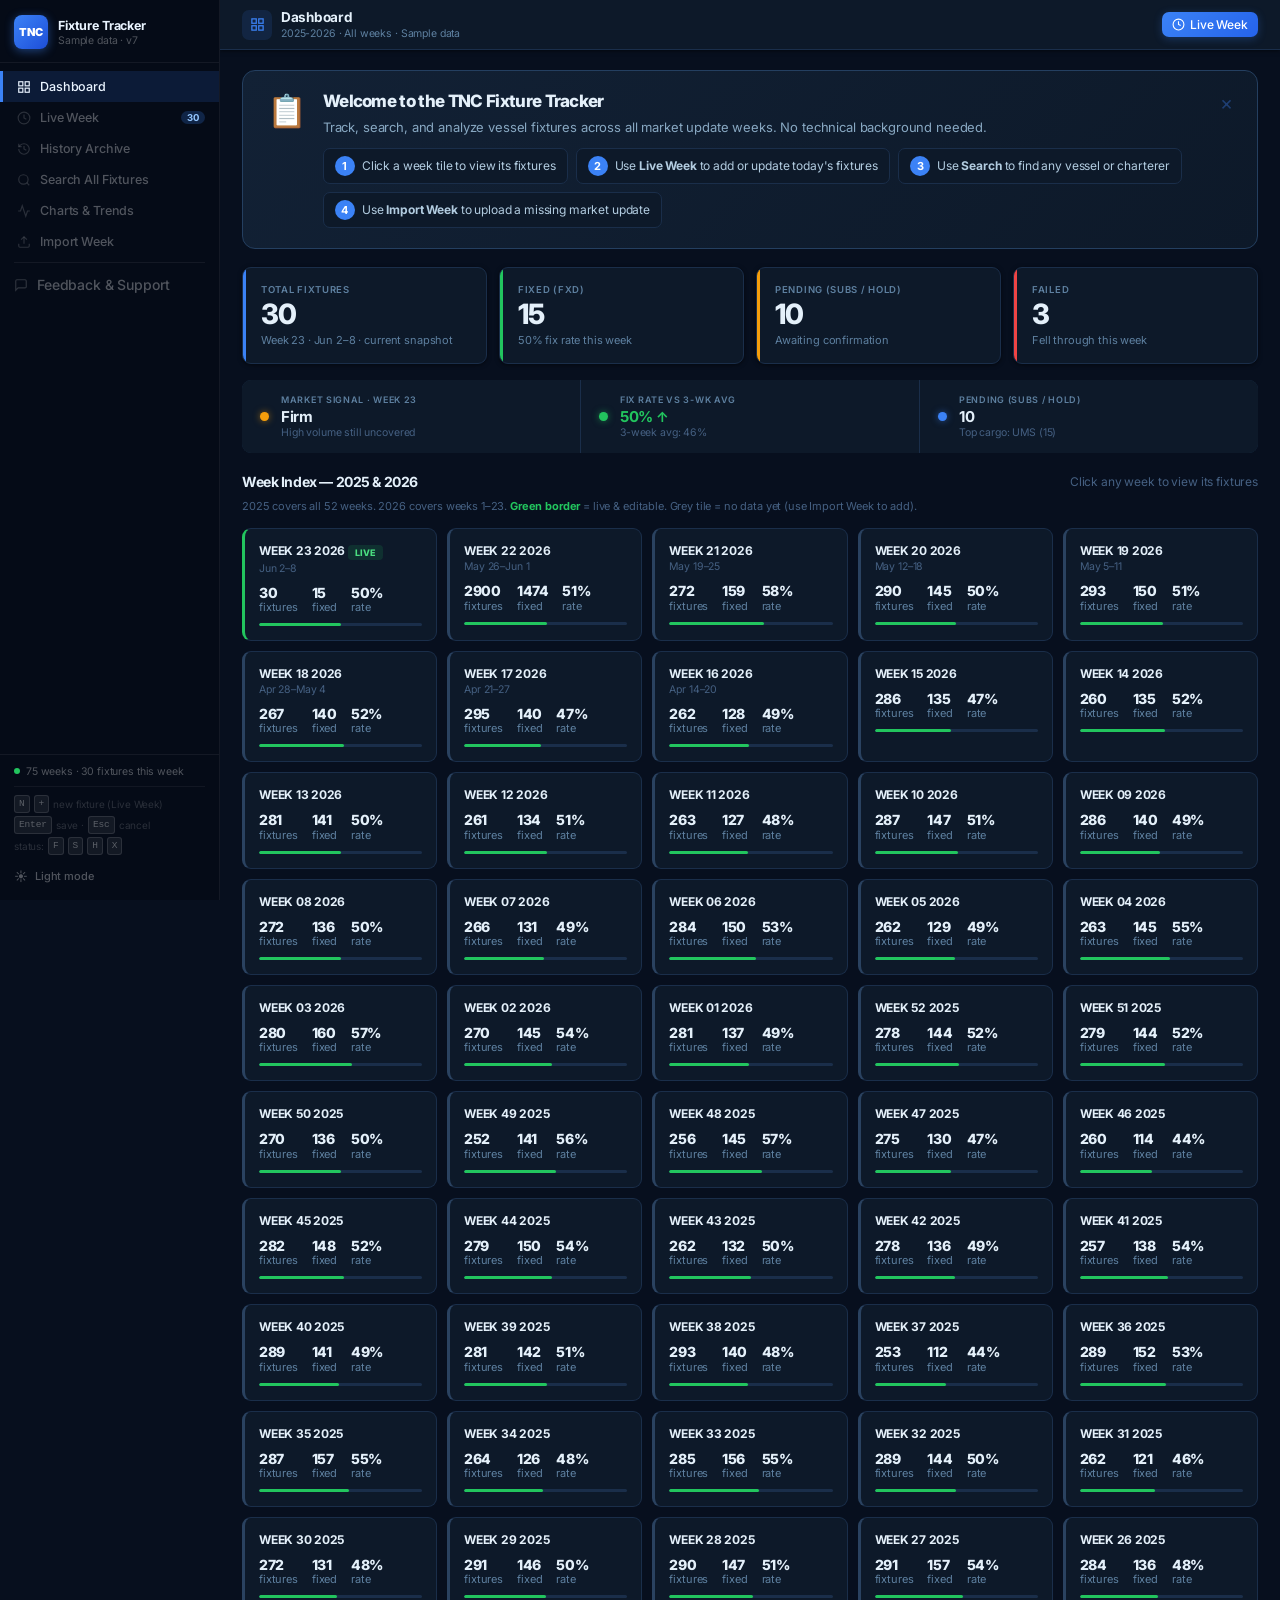
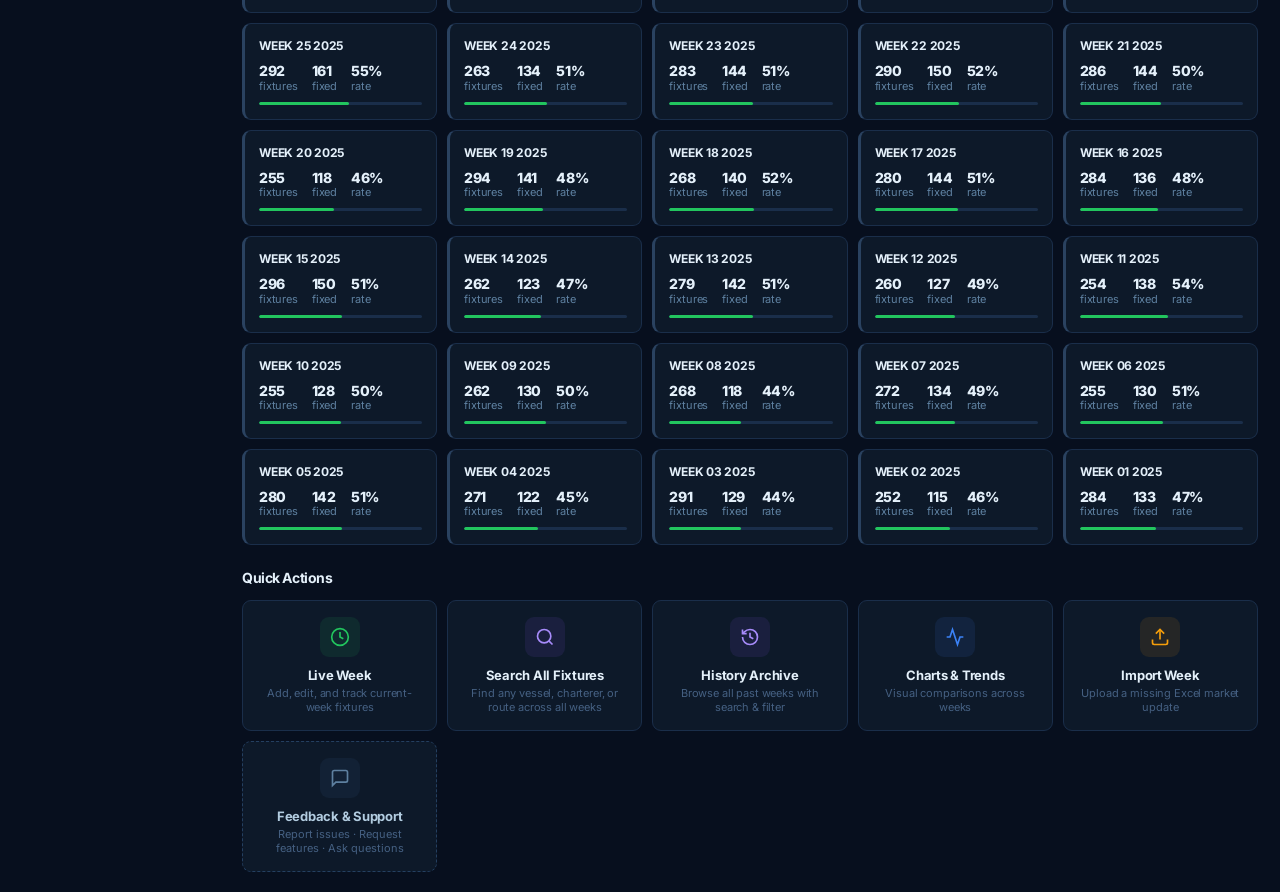
==== index.html @ 30333bf1 "Fixture tracker with generated sample data" ====
<!DOCTYPE html>
<html lang="en">
<head>
<meta charset="UTF-8"/><meta name="viewport" content="width=device-width,initial-scale=1.0"/>
<title>TNC Fixture Tracker — Dashboard</title>
<script>(function(){var t=localStorage.getItem('tnc_v7_theme')||'dark';document.documentElement.setAttribute('data-theme',t);})();</script>
<link rel="icon" href="data:image/svg+xml,%3Csvg xmlns='http://www.w3.org/2000/svg' viewBox='0 0 32 32'%3E%3Crect width='32' height='32' rx='6' fill='%230d6efd'/%3E%3Ctext x='16' y='22' font-size='18' font-family='sans-serif' fill='white' text-anchor='middle'%3EF%3C/text%3E%3C/svg%3E" />
<link rel="stylesheet" href="assets/styles.css"/>
</head>
<body>
<div class="app">
<aside id="sidebar"></aside>
<div class="main">
<header class="topbar">
  <div class="tb-l">
    <div class="tb-icon"><svg viewBox="0 0 24 24" fill="none" stroke="currentColor" stroke-width="2"><rect x="3" y="3" width="7" height="7"/><rect x="14" y="3" width="7" height="7"/><rect x="14" y="14" width="7" height="7"/><rect x="3" y="14" width="7" height="7"/></svg></div>
    <div>
      <div class="tb-title">Dashboard</div>
      <div class="tb-sub">2025-2026 · All weeks · Sample data</div>
    </div>
  </div>
  <div class="tb-r">
    <a href="modules/live-week/index.html" class="btn btn-primary btn-sm">
      <svg viewBox="0 0 24 24" fill="none" stroke="currentColor" stroke-width="2" style="width:13px;height:13px"><circle cx="12" cy="12" r="10"/><path d="M12 6v6l4 2"/></svg>
      Live Week
    </a>
  </div>
</header>

<div class="content">

  <!-- Welcome banner (first visit only) -->
  <div class="welcome-banner" id="welcome-banner" style="display:none">
    <div style="font-size:32px;flex-shrink:0">📋</div>
    <div class="wb-content" style="flex:1">
      <h2>Welcome to the TNC Fixture Tracker</h2>
      <p>Track, search, and analyze vessel fixtures across all market update weeks. No technical background needed.</p>
      <div class="wb-steps">
        <div class="wb-step"><div class="wb-step-num">1</div><span>Click a week tile to view its fixtures</span></div>
        <div class="wb-step"><div class="wb-step-num">2</div><span>Use <strong>Live Week</strong> to add or update today's fixtures</span></div>
        <div class="wb-step"><div class="wb-step-num">3</div><span>Use <strong>Search</strong> to find any vessel or charterer</span></div>
        <div class="wb-step"><div class="wb-step-num">4</div><span>Use <strong>Import Week</strong> to upload a missing market update</span></div>
      </div>
    </div>
    <button class="ib-dismiss" onclick="dismissWelcome()" style="font-size:20px;flex-shrink:0">×</button>
  </div>

  <!-- KPI row -->
  <div class="g4" style="margin-bottom:16px" id="kpi-row"></div>

  <!-- Market Signal Bar -->
  <div class="signal-bar" id="signal-bar" style="margin-bottom:20px"></div>

  <!-- Week index -->
  <div class="section-hdr" style="margin-bottom:8px">
    <h3>Week Index — 2025 &amp; 2026</h3>
    <span style="font-size:12px;color:var(--g400)">Click any week to view its fixtures</span>
  </div>
  <div class="help-text" style="margin-bottom:14px">
    2025 covers all 52 weeks. 2026 covers weeks 1–23. <strong style="color:var(--green)">Green border</strong> = live &amp; editable. Grey tile = no data yet (use Import Week to add).
  </div>
  <div class="week-grid" id="week-grid" style="margin-bottom:24px"></div>

  <!-- Quick actions -->
  <div class="section-hdr" style="margin-bottom:14px"><h3>Quick Actions</h3></div>
  <div class="action-cards">
    <a href="modules/live-week/index.html" class="action-card">
      <div class="ac-icon green"><svg viewBox="0 0 24 24" fill="none" stroke="currentColor" stroke-width="2"><circle cx="12" cy="12" r="10"/><path d="M12 6v6l4 2"/></svg></div>
      <div class="ac-title">Live Week</div>
      <div class="ac-desc">Add, edit, and track current-week fixtures</div>
    </a>
    <a href="modules/search/index.html" class="action-card">
      <div class="ac-icon purple"><svg viewBox="0 0 24 24" fill="none" stroke="currentColor" stroke-width="2"><circle cx="11" cy="11" r="8"/><path d="m21 21-4.35-4.35"/></svg></div>
      <div class="ac-title">Search All Fixtures</div>
      <div class="ac-desc">Find any vessel, charterer, or route across all weeks</div>
    </a>
    <a href="modules/history/index.html" class="action-card">
      <div class="ac-icon" style="background:rgba(139,92,246,.1)"><svg viewBox="0 0 24 24" fill="none" stroke="currentColor" stroke-width="2" style="color:#a78bfa"><path d="M3 12a9 9 0 1 0 9-9 9.75 9.75 0 0 0-6.74 2.74L3 8"/><path d="M3 3v5h5"/><path d="M12 7v5l4 2"/></svg></div>
      <div class="ac-title">History Archive</div>
      <div class="ac-desc">Browse all past weeks with search &amp; filter</div>
    </a>
    <a href="modules/compare/index.html" class="action-card">
      <div class="ac-icon" style="background:rgba(59,130,246,.1)"><svg viewBox="0 0 24 24" fill="none" stroke="currentColor" stroke-width="2" style="color:var(--blue)"><polyline points="22 12 18 12 15 21 9 3 6 12 2 12"/></svg></div>
      <div class="ac-title">Charts &amp; Trends</div>
      <div class="ac-desc">Visual comparisons across weeks</div>
    </a>
    <a href="modules/upload/index.html" class="action-card">
      <div class="ac-icon amber"><svg viewBox="0 0 24 24" fill="none" stroke="currentColor" stroke-width="2"><path d="M21 15v4a2 2 0 0 1-2 2H5a2 2 0 0 1-2-2v-4"/><polyline points="17 8 12 3 7 8"/><line x1="12" y1="3" x2="12" y2="15"/></svg></div>
      <div class="ac-title">Import Week</div>
      <div class="ac-desc">Upload a missing Excel market update</div>
    </a>
    <button class="action-card" onclick="TNC.openSupportModal()" style="text-align:center;border:1px dashed var(--border-l);cursor:pointer">
      <div class="ac-icon" style="background:var(--surface-2)"><svg viewBox="0 0 24 24" fill="none" stroke="currentColor" stroke-width="2" style="color:var(--g500)"><path d="M21 15a2 2 0 0 1-2 2H7l-4 4V5a2 2 0 0 1 2-2h14a2 2 0 0 1 2 2z"/></svg></div>
      <div class="ac-title" style="color:var(--g700)">Feedback &amp; Support</div>
      <div class="ac-desc">Report issues · Request features · Ask questions</div>
    </button>
  </div>

</div><!-- /content -->
</div><!-- /main -->
</div><!-- /app -->
<div id="toast-stack" class="toast-stack"></div>

<script>window.TNC_DEPTH = 0;</script>
<script src="assets/hist_data_2025.js"></script>
<script src="assets/hist_data_2026.js"></script>
<script src="assets/app.js"></script>
<script>
// Week date labels for display
const WK_DATES = {
  'WEEK 16 2026':'Apr 14–20','WEEK 17 2026':'Apr 21–27','WEEK 18 2026':'Apr 28–May 4',
  'WEEK 19 2026':'May 5–11','WEEK 20 2026':'May 12–18','WEEK 21 2026':'May 19–25',
  'WEEK 22 2026':'May 26–Jun 1','WEEK 23 2026':'Jun 2–8',
};

function dismissWelcome() {
  document.getElementById('welcome-banner').style.display = 'none';
  localStorage.setItem('tnc_v7_welcomed', '1');
}

function init() {
  TNC.renderSidebar('hub');

  if (!localStorage.getItem('tnc_v7_welcomed')) {
    document.getElementById('welcome-banner').style.display = 'flex';
  }

  const live  = TNC.getLive();
  const stats = TNC.buildWeekStats();

  // All KPIs scoped to live week — each week is a rollover snapshot,
  // so live.length is already the cumulative total for this week.
  const liveFxd  = live.filter(f => f.status === 'FXD').length;
  const liveFld  = live.filter(f => ['FLD','FAILED'].includes(f.status)).length;
  const livePend = live.filter(f => f.status === 'SUBS' || f.status === 'HOLD').length;
  const liveRate = live.length ? Math.round(liveFxd / live.length * 100) : 0;

  // ── KPIs ──
  document.getElementById('kpi-row').innerHTML = [
    { cls:'blue',  lbl:'Total Fixtures',      val:live.length.toLocaleString(), sub:'Week 23 · Jun 2–8 · current snapshot' },
    { cls:'green', lbl:'Fixed (FXD)',          val:liveFxd.toLocaleString(),     sub:`${liveRate}% fix rate this week` },
    { cls:'amber', lbl:'Pending (SUBS / HOLD)',val:livePend.toLocaleString(),    sub:'Awaiting confirmation' },
    { cls:'red',   lbl:'Failed',               val:liveFld.toLocaleString(),     sub:'Fell through this week' },
  ].map(({ cls, lbl, val, sub }) => `
    <div class="stat-card ${cls}">
      <div class="stat-lbl">${lbl}</div>
      <div class="stat-val">${val}</div>
      <div class="stat-sub">${sub}</div>
    </div>`).join('');

  // ── Market Signal Bar ──
  const livePct  = liveRate;
  const liveSubs = live.filter(f => f.status === 'SUBS').length;
  const sig      = livePct >= 80 ? 'Covered' : livePct >= 60 ? 'Active' : 'Firm';
  const sigDot   = livePct >= 80 ? 'green' : livePct >= 60 ? 'blue' : 'amber';
  const sigDesc  = livePct >= 80 ? 'Market well-covered this week' : livePct >= 60 ? 'Market moving — watch SUBS closely' : 'High volume still uncovered';

  // Last 3 weeks trend
  const recent = stats.filter(s => s.hasData && !s.isLive).slice(-3);
  const avgPct = recent.length ? Math.round(recent.reduce((a, b) => a + b.fixedPct, 0) / recent.length) : 0;
  const trendDir = livePct > avgPct ? '↑' : livePct < avgPct ? '↓' : '→';
  const trendClr = livePct > avgPct ? 'var(--green)' : livePct < avgPct ? 'var(--red)' : 'var(--g400)';

  // Top cargo this week
  const cargoCounts = {};
  live.forEach(f => { const c = (f.cargo||'?').split('+')[0].trim(); cargoCounts[c] = (cargoCounts[c]||0) + 1; });
  const topCargo = Object.entries(cargoCounts).sort((a,b) => b[1]-a[1])[0];

  document.getElementById('signal-bar').innerHTML = `
    <div class="signal-cell">
      <div class="signal-dot ${sigDot}"></div>
      <div>
        <div class="signal-lbl">Market Signal · Week 23</div>
        <div class="signal-val">${sig}</div>
        <div class="signal-sub">${sigDesc}</div>
      </div>
    </div>
    <div class="signal-cell">
      <div class="signal-dot ${livePct > avgPct ? 'green' : livePct < avgPct ? 'red' : 'blue'}"></div>
      <div>
        <div class="signal-lbl">Fix Rate vs 3-Wk Avg</div>
        <div class="signal-val" style="color:${trendClr}">${livePct}% <span style="font-size:14px">${trendDir}</span></div>
        <div class="signal-sub">3-week avg: ${avgPct}%</div>
      </div>
    </div>
    <div class="signal-cell">
      <div class="signal-dot blue"></div>
      <div>
        <div class="signal-lbl">Pending (SUBS / HOLD)</div>
        <div class="signal-val">${liveSubs + (live.filter(f=>f.status==='HOLD').length)}</div>
        <div class="signal-sub">${topCargo ? `Top cargo: ${topCargo[0]} (${topCargo[1]})` : 'No cargo data'}</div>
      </div>
    </div>`;

  // ── Week grid ──
  document.getElementById('week-grid').innerHTML = stats.map(s => {
    const cls   = s.isLive ? 'live' : 'historical';
    const href  = s.isLive ? 'modules/live-week/index.html' : 'modules/history/index.html';
    const bar   = s.total ? Math.round(s.fxd / s.total * 100) : 0;
    const faded = (!s.hasData && !s.isLive) ? 'opacity:.35;' : '';
    const liveTag = s.isLive ? '&nbsp;<span class="badge b-live" style="font-size:9px;vertical-align:middle">LIVE</span>' : '';
    return `<a href="${href}" class="week-tile ${cls}" style="${faded}">
      <div class="wt-label">${s.week}${liveTag}</div>
      <div class="wt-dates">${WK_DATES[s.week] || ''}</div>
      ${(s.hasData || s.isLive) ? `
        <div class="wt-stats">
          <div class="wt-stat"><strong>${s.total}</strong>fixtures</div>
          <div class="wt-stat"><strong>${s.fxd}</strong>fixed</div>
          <div class="wt-stat"><strong>${s.fixedPct}%</strong>rate</div>
        </div>
        <div class="wt-bar"><div class="wt-fill green" style="width:${bar}%"></div></div>
      ` : `<div style="font-size:11px;color:var(--g400);margin-top:8px;font-style:italic">No data — use Import Week</div>`}
    </a>`;
  }).join('');
}

init();
</script>
</body>
</html>
---- assets/styles.css ----
/* ══ TNC Fixture Tracker v7 — Bloomberg Modern Design System ══ */
@import url('https://fonts.googleapis.com/css2?family=Inter:ital,wght@0,400;0,500;0,600;0,700;0,800;0,900;1,400&display=swap');

/* ── Theme Variables ─────────────────────────────────────────── */
:root {
  /* Brand — constant across themes */
  --blue:    #3b82f6;
  --blue-h:  #2563eb;
  --blue-l:  #60a5fa;
  --green:   #22c55e;
  --green-d: #16a34a;
  --green-l: #4ade80;
  --amber:   #f59e0b;
  --amber-l: #fbbf24;
  --red:     #ef4444;
  --red-l:   #f87171;
  --purple:  #a78bfa;

  /* Sidebar — ALWAYS dark (never changes with theme) */
  --sb-bg:      #050b17;
  --sb-hover:   rgba(255,255,255,.04);
  --sb-active:  rgba(59,130,246,.14);
  --sb-border:  rgba(255,255,255,.06);
  --sb-muted:   rgba(255,255,255,.3);
  --sb-mid:     rgba(255,255,255,.68);
  --sb-bright:  #eaf4ff;

  /* Table/quick-bar headers — always dark (Bloomberg style) */
  --th-bg: #040b18;
  --qb-bg: #060d1c;

  /* Backward compat alias */
  --navy: #050b17;
  --navy-mid: #0b1a2e;
  --navy-light: #1a3060;

  /* ─ DARK THEME (default) ─ */
  --bg:        #070f1e;
  --surface:   #0d1929;
  --surface-2: #122135;
  --border:    #1a2e4a;
  --border-l:  #243f60;

  --g50:  #060e1c;
  --g100: #0f1e30;
  --g200: #1a2e4a;
  --g300: #2a4260;
  --g400: #456082;
  --g500: #5e80a0;
  --g600: #88a8c2;
  --g700: #b2cce0;
  --g900: #e4f0fa;

  --sh-sm: 0 1px 4px rgba(0,0,0,.55);
  --sh:    0 4px 14px rgba(0,0,0,.58), 0 1px 3px rgba(0,0,0,.4);
  --sh-lg: 0 14px 40px rgba(0,0,0,.65), 0 4px 10px rgba(0,0,0,.4);

  /* Layout */
  --sb-w: 220px;
  --tb-h: 50px;
  --r:    7px;
  --rl:   9px;
  --rxl:  13px;
}

/* ─ LIGHT THEME ─ (sidebar stays dark; main content inverts) */
[data-theme="light"] {
  --bg:        #edf3f9;
  --surface:   #ffffff;
  --surface-2: #e3ecf5;
  --border:    #d2e0ec;
  --border-l:  #aec6db;

  --g50:  #edf3f9;
  --g100: #e3ecf5;
  --g200: #d2e0ec;
  --g300: #a8c4d8;
  --g400: #668ead;
  --g500: #446b88;
  --g600: #284f6c;
  --g700: #143450;
  --g900: #060f1e;

  --sh-sm: 0 1px 3px rgba(0,14,44,.07), 0 1px 2px rgba(0,14,44,.04);
  --sh:    0 4px 14px rgba(0,14,44,.1),  0 2px 4px rgba(0,14,44,.06);
  --sh-lg: 0 12px 32px rgba(0,14,44,.14), 0 4px 10px rgba(0,14,44,.08);
}

/* ── Reset ───────────────────────────────────────────────────── */
*,*::before,*::after { box-sizing:border-box; margin:0; padding:0 }
html { font-size:14px }
body {
  font-family:'Inter',-apple-system,BlinkMacSystemFont,'Segoe UI',system-ui,sans-serif;
  background:var(--bg);
  color:var(--g900);
  min-height:100vh;
  overflow-x:hidden;
  -webkit-font-smoothing:antialiased;
  -moz-osx-font-smoothing:grayscale;
  letter-spacing:-.01em;
}
button { cursor:pointer; font-family:inherit; border:none; background:none }
input,select,textarea { font-family:inherit; font-size:inherit }
a { text-decoration:none; color:inherit }

/* ── Layout ──────────────────────────────────────────────────── */
.app  { display:flex; min-height:100vh }
.sidebar {
  width:var(--sb-w);
  background:var(--sb-bg);
  display:flex; flex-direction:column; flex-shrink:0;
  position:fixed; top:0; left:0; height:100vh;
  overflow-y:auto; z-index:100;
  border-right:1px solid var(--sb-border);
}
.main { margin-left:var(--sb-w); flex:1; display:flex; flex-direction:column; min-height:100vh }
.content { padding:20px 22px; flex:1 }

/* ── Sidebar ─────────────────────────────────────────────────── */
.sb-brand { padding:15px 14px 13px; border-bottom:1px solid var(--sb-border) }
.sb-brand-row { display:flex; align-items:center; gap:10px }
.sb-logo {
  width:34px; height:34px; border-radius:8px;
  background:linear-gradient(135deg,#3b82f6 0%,#1d4ed8 100%);
  display:flex; align-items:center; justify-content:center;
  font-weight:900; font-size:11px; color:#fff; flex-shrink:0; letter-spacing:-.3px;
  box-shadow:0 2px 10px rgba(59,130,246,.45);
}
.sb-title { color:var(--sb-bright); font-size:12.5px; font-weight:700 }
.sb-sub { color:var(--sb-muted); font-size:10.5px; margin-top:1px }
.sb-nav { padding:8px 0 12px; flex:1 }
.sb-item {
  display:flex; align-items:center; gap:9px;
  padding:8px 14px;
  color:var(--sb-muted); font-size:12.5px; font-weight:500;
  cursor:pointer; transition:all .1s;
  border-left:3px solid transparent;
  letter-spacing:-.01em;
}
.sb-item:hover { color:var(--sb-mid); background:var(--sb-hover) }
.sb-item.active { color:var(--sb-bright); background:var(--sb-active); border-left-color:var(--blue) }
.sb-item svg { width:14px; height:14px; flex-shrink:0; opacity:.5 }
.sb-item.active svg { opacity:1 }
.sb-badge { margin-left:auto; background:rgba(59,130,246,.22); color:#93c5fd; font-size:9.5px; font-weight:700; padding:1px 6px; border-radius:8px }
.sb-divider { height:1px; background:var(--sb-border); margin:5px 14px }
.sb-support-btn { border:none; cursor:pointer; background:none; font-family:inherit; font-size:inherit }

.sb-footer { padding:10px 14px; border-top:1px solid var(--sb-border) }
.sb-status { display:flex; align-items:center; gap:6px; color:var(--sb-muted); font-size:10.5px }
.sdot { width:6px; height:6px; border-radius:50%; background:var(--green); flex-shrink:0; animation:pulse 2.2s infinite }
@keyframes pulse { 0%,100%{opacity:1} 50%{opacity:.3} }
.sb-hints { margin-top:8px; padding-top:8px; border-top:1px solid rgba(255,255,255,.05) }
.sh-row { display:flex; align-items:center; gap:4px; color:rgba(255,255,255,.15); font-size:10px; margin-bottom:3px }
kbd { background:rgba(255,255,255,.06); border:1px solid rgba(255,255,255,.1); border-radius:3px; padding:0 4px; font-size:9.5px; font-family:monospace; color:rgba(255,255,255,.3); line-height:1.7 }

/* Theme toggle */
.theme-toggle {
  display:flex; align-items:center; gap:7px;
  padding:6px 0; margin-top:7px;
  color:var(--sb-muted); font-size:11px; font-weight:500;
  cursor:pointer; transition:color .12s; letter-spacing:-.01em;
  font-family:inherit; border:none; background:none; width:100%; text-align:left;
}
.theme-toggle:hover { color:var(--sb-mid) }
.theme-toggle-icon { font-size:13px; flex-shrink:0 }

/* ── Topbar ──────────────────────────────────────────────────── */
.topbar {
  background:var(--surface); border-bottom:1px solid var(--border);
  padding:0 22px; height:var(--tb-h);
  display:flex; align-items:center; justify-content:space-between;
  position:sticky; top:0; z-index:50;
  box-shadow:var(--sh-sm);
}
.tb-l { display:flex; align-items:center; gap:9px }
.tb-icon { width:30px; height:30px; border-radius:7px; background:rgba(59,130,246,.12); display:flex; align-items:center; justify-content:center }
.tb-icon svg { width:15px; height:15px; color:var(--blue) }
.tb-title { font-size:13.5px; font-weight:700; color:var(--g900); line-height:1.2; letter-spacing:-.02em }
.tb-sub { font-size:10.5px; color:var(--g500); margin-top:1px }
.tb-r { display:flex; align-items:center; gap:6px }

/* ── Buttons ─────────────────────────────────────────────────── */
.btn {
  display:inline-flex; align-items:center; gap:5px;
  padding:6px 12px; border-radius:var(--r);
  font-size:12.5px; font-weight:500;
  border:1px solid var(--border);
  background:var(--surface-2); color:var(--g700);
  transition:all .12s; white-space:nowrap; cursor:pointer;
  letter-spacing:-.01em;
}
.btn:hover { background:var(--g200); border-color:var(--border-l); color:var(--g900); transform:translateY(-1px) }
.btn:active { transform:translateY(0) }
.btn-primary {
  background:linear-gradient(135deg,var(--blue) 0%,var(--blue-h) 100%);
  color:#fff; border:none;
  box-shadow:0 2px 8px rgba(59,130,246,.28);
}
.btn-primary:hover {
  background:linear-gradient(135deg,#5a96ff 0%,var(--blue) 100%);
  box-shadow:0 4px 14px rgba(59,130,246,.4);
}
.btn-success { background:linear-gradient(135deg,var(--green),var(--green-d)); color:#fff; border:none; box-shadow:0 2px 8px rgba(34,197,94,.22) }
.btn-success:hover { filter:brightness(1.08) }
.btn-danger { background:rgba(220,38,38,.1); color:var(--red-l); border-color:rgba(220,38,38,.22) }
.btn-danger:hover { background:rgba(220,38,38,.2) }
.btn-ghost { background:transparent; border-color:transparent; color:var(--g500) }
.btn-ghost:hover { background:var(--g100); border-color:var(--border); transform:none }
.btn-sm  { padding:5px 10px; font-size:12px }
.btn-xs  { padding:3px 7px; font-size:11px }
.btn-icon { padding:5px; border-radius:6px }
.btn svg { width:13px; height:13px; flex-shrink:0 }
[data-theme="light"] .btn { background:#fff; box-shadow:var(--sh-sm) }
[data-theme="light"] .btn:hover { background:var(--g100) }
[data-theme="light"] .btn-ghost { box-shadow:none; background:transparent; border-color:transparent }
[data-theme="light"] .btn-ghost:hover { background:var(--g100); box-shadow:none }

/* ── Stat cards ──────────────────────────────────────────────── */
.stat-card {
  background:var(--surface); border:1px solid var(--border);
  border-radius:var(--rl); padding:16px 18px;
  box-shadow:var(--sh-sm); transition:all .12s;
  position:relative; overflow:hidden;
}
.stat-card::before { content:''; position:absolute; left:0; top:0; bottom:0; width:3px }
.stat-card:hover { box-shadow:var(--sh); transform:translateY(-1px) }
.stat-card.blue::before  { background:var(--blue) }
.stat-card.green::before { background:var(--green) }
.stat-card.amber::before { background:var(--amber) }
.stat-card.red::before   { background:var(--red) }
.stat-card.purple::before{ background:var(--purple) }
.stat-lbl { font-size:9.5px; color:var(--g500); text-transform:uppercase; letter-spacing:.7px; margin-bottom:5px; font-weight:600 }
.stat-val { font-size:28px; font-weight:800; color:var(--g900); line-height:1; letter-spacing:-.04em }
.stat-sub { font-size:11px; color:var(--g500); margin-top:5px }

/* ── Grid ────────────────────────────────────────────────────── */
.g2 { display:grid; grid-template-columns:repeat(2,1fr); gap:12px }
.g3 { display:grid; grid-template-columns:repeat(3,1fr); gap:12px }
.g4 { display:grid; grid-template-columns:repeat(4,1fr); gap:12px }
.g5 { display:grid; grid-template-columns:repeat(5,1fr); gap:10px }

/* ── Table ───────────────────────────────────────────────────── */
.table-card { background:var(--surface); border:1px solid var(--border); border-radius:var(--rl); overflow:hidden; box-shadow:var(--sh-sm) }
.tc-hdr { padding:9px 13px; border-bottom:1px solid var(--border); display:flex; justify-content:space-between; align-items:center }
.tc-hdr-l { font-size:11.5px; color:var(--g500) }
.tc-hdr-l strong { color:var(--g900); font-weight:600 }
.tc-hdr-r { font-size:10.5px; color:var(--g400) }
.tbl-wrap { overflow-x:auto }
table { width:100%; border-collapse:collapse; font-size:12.5px }
thead tr { background:var(--th-bg) }
thead th {
  padding:8px 10px; text-align:left;
  color:rgba(255,255,255,.35); font-size:9px; font-weight:700;
  text-transform:uppercase; letter-spacing:.9px;
  white-space:nowrap; user-select:none; cursor:pointer;
}
thead th:hover { color:rgba(255,255,255,.75) }
thead th.no-sort { cursor:default }
thead th.sort-asc::after  { content:" ↑"; opacity:.7 }
thead th.sort-desc::after { content:" ↓"; opacity:.7 }
tbody tr { border-bottom:1px solid var(--border); transition:background .07s }
tbody tr:hover:not(.row-editing):not(.notes-row):not(.row-ph) { background:var(--surface-2) }
tbody tr:last-child { border-bottom:none }
.row-new { animation:rowNew .5s ease }
@keyframes rowNew { from{background:rgba(34,197,94,.1)} to{background:transparent} }
.row-upd { animation:rowUpd .5s ease }
@keyframes rowUpd { from{background:rgba(59,130,246,.1)} to{background:transparent} }
.row-editing { background:var(--surface-2)!important; outline:1px solid rgba(59,130,246,.3); outline-offset:-1px }
.row-editing td { padding:4px 6px!important; vertical-align:middle }
.row-ph td { padding:9px 12px!important; cursor:pointer; transition:all .1s }
.row-ph:hover td { background:var(--surface-2) }
.ph-txt { color:var(--g400); font-size:12px; font-style:italic; display:flex; align-items:center; gap:6px }
.ph-txt svg { width:13px; height:13px; color:var(--g300) }
td { padding:8px 10px; color:var(--g700); vertical-align:middle }
td.td-v { font-weight:600; color:var(--g900); max-width:145px; overflow:hidden; text-overflow:ellipsis; white-space:nowrap; letter-spacing:-.01em }
td.td-m { color:var(--g600); max-width:125px; overflow:hidden; text-overflow:ellipsis; white-space:nowrap }
td.td-na { color:var(--g300)!important; font-style:italic; font-size:11px }
.td-acts { display:flex; gap:2px; white-space:nowrap; opacity:0; transition:opacity .1s }
tr:hover .td-acts,.row-editing .td-acts { opacity:1 }
.note-dot { display:inline-block; width:5px; height:5px; border-radius:50%; background:var(--blue); margin-left:4px; vertical-align:middle }

/* ── Inline editing ──────────────────────────────────────────── */
.ii {
  width:100%; padding:4px 7px;
  border:1px solid rgba(59,130,246,.4); border-radius:5px;
  font-size:12px; color:var(--g900);
  background:var(--surface); outline:none;
  transition:border-color .1s,box-shadow .1s;
}
.ii:focus { box-shadow:0 0 0 3px rgba(37,99,235,.15); border-color:var(--blue) }
.ii-sel {
  padding:4px 7px; border:1px solid rgba(59,130,246,.4); border-radius:5px;
  font-size:12px; color:var(--g900);
  background:var(--surface); outline:none; cursor:pointer; width:100%;
}
.ie-btns { display:flex; gap:3px }
.ie-save   { background:var(--green-d); color:#fff; padding:4px 9px; border-radius:5px; font-size:11px; font-weight:700; cursor:pointer; border:none }
.ie-save:hover { background:#15803d }
.ie-cancel { background:var(--g100); color:var(--g600); padding:4px 7px; border-radius:5px; font-size:11px; cursor:pointer; border:1px solid var(--border) }
[data-theme="light"] .ii     { background:#fff; color:var(--g900) }
[data-theme="light"] .ii-sel { background:#fff; color:var(--g900) }

/* ── Badges ──────────────────────────────────────────────────── */
.badge { display:inline-flex; align-items:center; padding:2px 7px; border-radius:4px; font-size:10px; font-weight:700; letter-spacing:.15px; white-space:nowrap }
.b-fxd  { background:rgba(34,197,94,.13);  color:var(--green-l); border:1px solid rgba(34,197,94,.2) }
.b-subs { background:rgba(245,158,11,.13); color:var(--amber-l); border:1px solid rgba(245,158,11,.2) }
.b-hold { background:rgba(59,130,246,.13);  color:var(--blue-l);  border:1px solid rgba(59,130,246,.2) }
.b-fld  { background:rgba(239,68,68,.13);   color:var(--red-l);   border:1px solid rgba(239,68,68,.2) }
.b-unk  { background:rgba(100,116,139,.1);  color:var(--g600);    border:1px solid rgba(100,116,139,.18) }
.b-cpp  { background:rgba(34,197,94,.1);   color:var(--green-l) }
.b-ulsd { background:rgba(245,158,11,.1);  color:var(--amber-l) }
.b-ums  { background:rgba(59,130,246,.1);   color:var(--blue-l) }
.b-nap  { background:rgba(236,72,153,.1);   color:#f0abfc }
.b-jet  { background:rgba(139,92,246,.1);   color:#c4b5fd }
.b-chems,.b-css,.b-mtbe { background:rgba(234,88,12,.1); color:#fb923c }
.b-other { background:rgba(100,116,139,.1); color:var(--g600) }
.b-wk   { background:rgba(59,130,246,.1);   color:var(--blue-l) }
.b-live { background:rgba(34,197,94,.13);   color:var(--green-l); font-weight:800 }
.b-imported { background:rgba(245,158,11,.1); color:var(--amber-l) }
.b-tnc  { background:rgba(34,197,94,.1);   color:var(--green-l); border:1px solid rgba(34,197,94,.18) }

/* Light-mode badge text corrections */
[data-theme="light"] .b-fxd  { color:#166534; background:rgba(34,197,94,.1) }
[data-theme="light"] .b-subs { color:#92400e; background:rgba(245,158,11,.1) }
[data-theme="light"] .b-hold { color:#1e40af; background:rgba(59,130,246,.1) }
[data-theme="light"] .b-fld  { color:#991b1b; background:rgba(239,68,68,.1) }
[data-theme="light"] .b-cpp  { color:#166534 }
[data-theme="light"] .b-ulsd { color:#92400e }
[data-theme="light"] .b-ums  { color:#1e40af }
[data-theme="light"] .b-nap  { color:#9d174d }
[data-theme="light"] .b-jet  { color:#5b21b6 }
[data-theme="light"] .b-live { color:#166534 }
[data-theme="light"] .b-tnc  { color:#166534 }

/* ── Forms ───────────────────────────────────────────────────── */
.fg { display:flex; flex-direction:column; gap:4px }
.fg.full { grid-column:1/-1 }
.fg label { font-size:11px; font-weight:600; color:var(--g600); letter-spacing:-.01em }
.req { color:var(--red); margin-left:2px }
.fc {
  padding:7px 10px; border:1px solid var(--border); border-radius:var(--r);
  font-size:12.5px; color:var(--g900); outline:none;
  background:var(--surface-2); transition:border-color .1s,box-shadow .1s; width:100%;
}
.fc:focus { border-color:var(--blue); box-shadow:0 0 0 3px rgba(37,99,235,.1) }
.fc.err   { border-color:var(--red); box-shadow:0 0 0 3px rgba(239,68,68,.08) }
select.fc { cursor:pointer }
textarea.fc { resize:vertical; min-height:56px }
.fgrid { display:grid; grid-template-columns:1fr 1fr; gap:11px }
.fgrid.c3 { grid-template-columns:1fr 1fr 1fr }
.fsec { font-size:9.5px; font-weight:700; color:var(--g500); text-transform:uppercase; letter-spacing:.7px; padding-bottom:7px; border-bottom:1px solid var(--border); margin-bottom:11px; grid-column:1/-1 }
[data-theme="light"] .fc { background:#fff }

/* ── Filter bar ──────────────────────────────────────────────── */
.filter-bar { display:flex; align-items:center; gap:8px; margin-bottom:12px; flex-wrap:wrap }
.srch-wrap { position:relative; flex:1; min-width:170px }
.srch-wrap input {
  width:100%; padding:7px 10px 7px 30px;
  border:1px solid var(--border); border-radius:var(--r);
  font-size:12.5px; color:var(--g900);
  background:var(--surface-2); outline:none;
  transition:border-color .1s,box-shadow .1s;
}
.srch-wrap input:focus { border-color:var(--blue); box-shadow:0 0 0 3px rgba(37,99,235,.08) }
.srch-wrap .si { position:absolute; left:9px; top:50%; transform:translateY(-50%); width:13px; height:13px; color:var(--g400); pointer-events:none }
.fsel {
  padding:7px 10px; border:1px solid var(--border); border-radius:var(--r);
  font-size:12.5px; color:var(--g700); background:var(--surface-2);
  outline:none; cursor:pointer; transition:border-color .1s;
}
.fsel:focus { border-color:var(--blue) }
[data-theme="light"] .srch-wrap input { background:#fff }
[data-theme="light"] .fsel { background:#fff }

/* ── Quick-add bar ───────────────────────────────────────────── */
.quick-bar {
  display:flex; align-items:center; gap:8px;
  background:var(--qb-bg); border-radius:var(--rl); padding:9px 14px;
  margin-bottom:10px; border:1px solid rgba(255,255,255,.06);
  box-shadow:inset 0 1px 0 rgba(255,255,255,.02);
}
.qb-spark { color:rgba(255,255,255,.35); font-size:14px; flex-shrink:0 }
.qb-input { flex:1; background:transparent; border:none; outline:none; color:rgba(255,255,255,.92); font-size:12.5px; font-family:inherit; letter-spacing:-.01em }
.qb-input::placeholder { color:rgba(255,255,255,.2) }
.qb-btn { background:var(--blue); color:#fff; padding:4px 12px; border-radius:5px; font-size:11.5px; font-weight:600; cursor:pointer; flex-shrink:0; border:none; transition:background .1s }
.qb-btn:hover { background:var(--blue-h) }
.qb-sep { color:rgba(255,255,255,.12); font-size:11px; flex-shrink:0 }
.qb-new { background:rgba(255,255,255,.06); border:1px solid rgba(255,255,255,.1); color:rgba(255,255,255,.45); padding:4px 10px; border-radius:5px; font-size:11px; cursor:pointer; transition:all .1s; flex-shrink:0; display:flex; align-items:center; gap:4px }
.qb-new:hover { background:rgba(255,255,255,.1); color:rgba(255,255,255,.85) }
.qb-new svg { width:11px; height:11px }

/* ── Parse preview ───────────────────────────────────────────── */
.parse-preview { background:var(--surface); border:1px solid var(--border); border-radius:var(--rl); padding:12px 16px; margin-bottom:10px; display:none; animation:fadeIn .15s ease }
.parse-preview.show { display:block }
@keyframes fadeIn { from{opacity:0;transform:translateY(-4px)} to{opacity:1;transform:none} }
.pp-hdr { display:flex; align-items:center; gap:7px; margin-bottom:10px }
.pp-hdr h4 { font-size:12px; font-weight:700; color:var(--g900); letter-spacing:-.01em }
.pp-tag { background:rgba(59,130,246,.12); color:var(--blue-l); font-size:10px; font-weight:700; padding:2px 7px; border-radius:4px }
.pp-fields { display:flex; flex-wrap:wrap; gap:8px 16px; margin-bottom:10px }
.pp-field { font-size:11.5px; color:var(--g500) }
.pp-field strong { color:var(--g900); font-weight:600 }
.pp-empty strong { color:var(--g300) }
.pp-actions { display:flex; gap:6px }

/* ── Week banner ─────────────────────────────────────────────── */
.week-banner {
  background:linear-gradient(135deg,#030c1a 0%,#0a1c35 55%,#122d55 100%);
  border-radius:var(--rxl); padding:20px 22px;
  color:#fff; margin-bottom:16px;
  position:relative; overflow:hidden;
  border:1px solid rgba(59,130,246,.14);
}
.week-banner::before {
  content:''; position:absolute; right:-40px; top:-40px;
  width:200px; height:200px; border-radius:50%;
  background:radial-gradient(circle,rgba(59,130,246,.1),transparent 70%);
  pointer-events:none;
}
.wb-top { display:flex; justify-content:space-between; align-items:flex-start; margin-bottom:14px; position:relative; z-index:1 }
.wb-title { font-size:18px; font-weight:800; letter-spacing:-.04em }
.wb-sub { font-size:11.5px; color:rgba(255,255,255,.32); margin-top:3px }
.wb-pill { background:rgba(255,255,255,.07); border:1px solid rgba(255,255,255,.12); border-radius:20px; padding:4px 13px; font-size:11px; font-weight:600; color:rgba(255,255,255,.58) }
.week-kpis { display:grid; grid-template-columns:repeat(5,1fr); gap:10px; position:relative; z-index:1 }
.kpi-lbl { font-size:9px; color:rgba(255,255,255,.32); text-transform:uppercase; letter-spacing:.7px; margin-bottom:4px; font-weight:600 }
.kpi-val { font-size:22px; font-weight:800; color:#fff; line-height:1; letter-spacing:-.04em }
.kpi-sub { font-size:10px; color:rgba(255,255,255,.26); margin-top:3px }
.cov-bar { background:rgba(255,255,255,.1); height:3px; border-radius:3px; margin-top:6px; overflow:hidden }
.cov-fill { height:100%; background:linear-gradient(90deg,var(--green-l),var(--green)); border-radius:3px; transition:width .6s }

/* ── Keyboard hints bar ──────────────────────────────────────── */
.kb-bar { display:flex; align-items:center; gap:10px; flex-wrap:wrap; font-size:10px; color:var(--g500); margin-bottom:10px }
.kb-item { display:flex; align-items:center; gap:3px }
.kb-item kbd { background:var(--g100); border:1px solid var(--border-l); border-radius:3px; padding:0 4px; font-size:9.5px; font-family:monospace; color:var(--g600); line-height:1.7 }

/* ── Notes / Annotation panel ────────────────────────────────── */
.notes-row td { padding:0!important; border-bottom:1px solid var(--border) }
.annot-panel { background:var(--surface-2); border-top:1px solid rgba(59,130,246,.2); padding:0 }
.annot-tabs { display:flex; border-bottom:1px solid var(--border) }
.annot-tab { padding:7px 14px; font-size:11.5px; font-weight:600; color:var(--g500); cursor:pointer; border-bottom:2px solid transparent; transition:all .1s; letter-spacing:-.01em }
.annot-tab.active { color:var(--blue); border-bottom-color:var(--blue) }
.annot-pane { padding:12px 14px; display:none }
.annot-pane.active { display:block }
.notes-panel { padding:10px 0 0; display:flex; gap:9px; align-items:flex-start }
.np-lbl { font-size:9.5px; font-weight:700; color:rgba(59,130,246,.6); text-transform:uppercase; letter-spacing:.5px; white-space:nowrap; margin-top:7px; min-width:36px }
.np-ta { flex:1; padding:7px 10px; border:1px solid rgba(59,130,246,.2); border-radius:6px; font-size:12.5px; color:var(--g900); outline:none; resize:vertical; min-height:48px; max-height:110px; background:var(--surface); font-family:inherit; line-height:1.5 }
.np-ta:focus { border-color:var(--blue); box-shadow:0 0 0 3px rgba(37,99,235,.1) }
.np-acts { display:flex; flex-direction:column; gap:5px; flex-shrink:0 }
[data-theme="light"] .np-ta { background:#fff }

/* ── Tag system ──────────────────────────────────────────────── */
.tag-chip { display:inline-flex; align-items:center; border-radius:4px; font-weight:600; letter-spacing:.1px; white-space:nowrap; border:none; margin:1px 2px }
.tag-chips-row { display:flex; flex-wrap:wrap; gap:2px; align-items:center }
.te-row { display:flex; align-items:center; gap:8px; margin-bottom:10px }
.te-label { font-size:9.5px; font-weight:700; color:rgba(59,130,246,.6); text-transform:uppercase; letter-spacing:.5px; min-width:72px; flex-shrink:0 }
.te-preset-btns { display:flex; flex-wrap:wrap; gap:4px }
.te-preset-btn { padding:3px 9px; border-radius:4px; font-size:11px; font-weight:600; cursor:pointer; border:1.5px solid transparent; transition:all .1s }
.te-preset-btn:hover { filter:brightness(.85) }
.te-preset-btn.active { border-color:rgba(255,255,255,.3) }
.te-tag-input { padding:5px 9px; border:1px solid var(--border); border-radius:6px; font-size:12px; width:160px; outline:none; background:var(--surface); color:var(--g900) }
.te-tag-input:focus { border-color:var(--blue); box-shadow:0 0 0 3px rgba(37,99,235,.08) }
[data-theme="light"] .te-tag-input { background:#fff }

/* ── Modal ───────────────────────────────────────────────────── */
.modal-ov { position:fixed; inset:0; background:rgba(0,0,0,.72); z-index:200; display:flex; align-items:center; justify-content:center; padding:18px; backdrop-filter:blur(6px); -webkit-backdrop-filter:blur(6px) }
.modal-ov.hidden { display:none }
.modal { background:var(--surface); border:1px solid var(--border-l); border-radius:var(--rxl); box-shadow:0 24px 60px rgba(0,0,0,.6),0 4px 12px rgba(0,0,0,.3); width:100%; max-width:640px; max-height:90vh; overflow-y:auto; animation:mIn .18s ease }
@keyframes mIn { from{opacity:0;transform:translateY(-10px) scale(.98)} to{opacity:1;transform:none} }
.m-hdr { padding:17px 20px 13px; border-bottom:1px solid var(--border); display:flex; justify-content:space-between; align-items:flex-start }
.m-hdr h3 { font-size:15px; font-weight:700; color:var(--g900); letter-spacing:-.03em }
.m-hdr p { font-size:11px; color:var(--g500); margin-top:2px }
.m-close { width:27px; height:27px; border-radius:6px; border:1px solid var(--border); background:var(--surface-2); display:flex; align-items:center; justify-content:center; color:var(--g500); font-size:16px; cursor:pointer; transition:all .1s }
.m-close:hover { background:var(--g100); color:var(--g900) }
.m-body { padding:17px 20px }
.m-footer { padding:13px 20px; border-top:1px solid var(--border); display:flex; justify-content:space-between; align-items:center }
.m-footer-r { display:flex; gap:6px }
.del-box { background:rgba(220,38,38,.07); border:1px solid rgba(220,38,38,.22); border-radius:var(--rl); padding:12px 15px; margin-bottom:13px; display:none }
.del-box.show { display:block }
.del-box p { font-size:12.5px; color:var(--red-l); font-weight:500 }
.del-btns { display:flex; gap:6px; margin-top:8px }

/* ── Toasts ──────────────────────────────────────────────────── */
.toast-stack { position:fixed; bottom:18px; right:18px; display:flex; flex-direction:column; gap:6px; z-index:300; pointer-events:none }
.toast { background:#182a42; border:1px solid var(--border-l); color:var(--g900); padding:10px 14px; border-radius:var(--rl); font-size:12.5px; font-weight:500; box-shadow:var(--sh); display:flex; align-items:center; gap:8px; animation:tIn .2s ease; max-width:310px; pointer-events:all; letter-spacing:-.01em }
.toast.success { background:#0c2a18; border-color:rgba(34,197,94,.28); color:var(--green-l) }
.toast.error   { background:#280808; border-color:rgba(239,68,68,.28); color:var(--red-l) }
.toast.warning { background:#281400; border-color:rgba(245,158,11,.28); color:var(--amber-l) }
.toast-undo { margin-left:auto; font-size:11px; font-weight:700; color:var(--blue-l); cursor:pointer; padding:2px 7px; border-radius:4px; background:rgba(59,130,246,.12); border:none; transition:background .1s }
.toast-undo:hover { background:rgba(59,130,246,.22) }
@keyframes tIn { from{opacity:0;transform:translateY(7px)} to{opacity:1;transform:none} }

/* ── Charts ──────────────────────────────────────────────────── */
.chart-card { background:var(--surface); border:1px solid var(--border); border-radius:var(--rl); overflow:hidden }
.ch-hdr { padding:12px 16px; border-bottom:1px solid var(--border) }
.ch-hdr h3 { font-size:13px; font-weight:700; color:var(--g900); letter-spacing:-.02em }
.ch-hdr p { font-size:11px; color:var(--g500); margin-top:2px }
.ch-body { padding:14px; position:relative }
.ch-body canvas { max-height:260px }
.ch-filter { display:flex; flex-wrap:wrap; gap:6px; padding:10px 14px; border-top:1px solid var(--border) }
.ch-chk { display:flex; align-items:center; gap:4px; font-size:11px; color:var(--g600); cursor:pointer }
.ch-chk input { accent-color:var(--blue) }

/* ── Week tiles ──────────────────────────────────────────────── */
.week-grid { display:grid; grid-template-columns:repeat(auto-fill,minmax(190px,1fr)); gap:10px }
.week-tile { background:var(--surface); border:1px solid var(--border); border-radius:var(--rl); padding:14px; transition:all .12s; cursor:pointer; display:block }
.week-tile:hover { border-color:var(--blue-l); box-shadow:var(--sh); transform:translateY(-1px) }
.week-tile.live       { border-left:3px solid var(--green) }
.week-tile.imported   { border-left:3px solid var(--amber) }
.week-tile.historical { border-left:3px solid var(--g300) }
.wt-label { font-size:12px; font-weight:700; color:var(--g900); margin-bottom:2px; letter-spacing:-.02em }
.wt-dates { font-size:10.5px; color:var(--g400); margin-bottom:10px }
.wt-stats { display:flex; gap:14px }
.wt-stat { font-size:11px; color:var(--g500) }
.wt-stat strong { font-size:14px; font-weight:800; color:var(--g900); display:block; line-height:1.1; letter-spacing:-.03em }
.wt-bar { margin-top:9px; background:var(--g200); height:3px; border-radius:3px; overflow:hidden }
.wt-fill { height:100%; border-radius:3px; transition:width .5s }
.wt-fill.green { background:var(--green) }
.wt-fill.blue  { background:var(--blue) }
.wk-only-note { font-size:10px; color:var(--g400); font-style:italic; margin-top:3px }

/* ── Upload ──────────────────────────────────────────────────── */
.upload-zone { border:2px dashed var(--border-l); border-radius:var(--rl); padding:40px 24px; text-align:center; cursor:pointer; transition:all .15s; background:var(--surface) }
.upload-zone:hover,.upload-zone.dragover { border-color:var(--blue); background:var(--surface-2) }
.upload-zone svg { width:36px; height:36px; color:var(--g400); margin:0 auto 10px; display:block }
.upload-zone h3 { font-size:14px; font-weight:600; color:var(--g700); margin-bottom:4px }
.upload-zone p { font-size:12px; color:var(--g400) }

/* ── History ─────────────────────────────────────────────────── */
.hist-wk { background:var(--surface); border:1px solid var(--border); border-radius:var(--rl); margin-bottom:10px; overflow:hidden }
.hw-hdr { padding:12px 16px; display:flex; justify-content:space-between; align-items:center; cursor:pointer; transition:background .1s }
.hw-hdr:hover { background:var(--surface-2) }
.hw-hdr h4 { font-size:13px; font-weight:700; color:var(--g900); letter-spacing:-.02em }
.hw-hdr p { font-size:11px; color:var(--g400); margin-top:2px }
.hw-body { display:none; border-top:1px solid var(--border) }
.hw-body.open { display:block }
.hw-stats { display:flex; gap:18px; padding:10px 14px; background:var(--surface-2); border-bottom:1px solid var(--border) }
.hs-i { font-size:11px; color:var(--g500) }
.hs-i strong { color:var(--g700) }

/* ── Misc helpers ────────────────────────────────────────────── */
.section-hdr { display:flex; align-items:center; justify-content:space-between; margin-bottom:12px }
.section-hdr h3 { font-size:14px; font-weight:700; color:var(--g900); letter-spacing:-.03em }
.divider { height:1px; background:var(--border); margin:16px 0 }
.tag { display:inline-block; padding:2px 7px; border-radius:4px; font-size:9.5px; font-weight:600; background:rgba(255,255,255,.08); color:rgba(255,255,255,.5); margin-left:5px }
.empty { text-align:center; padding:44px 18px }
.empty svg { width:36px; height:36px; color:var(--g300); margin:0 auto 11px; display:block }
.empty h4 { font-size:13px; font-weight:600; color:var(--g500); margin-bottom:3px }
.empty p { font-size:12px; color:var(--g400) }
.help-text { font-size:11px; color:var(--g400); line-height:1.5; margin-top:4px }
.card { background:var(--surface); border:1px solid var(--border); border-radius:var(--rl); box-shadow:var(--sh-sm) }

/* ── Welcome banner ──────────────────────────────────────────── */
.welcome-banner { background:linear-gradient(135deg,var(--surface-2) 0%,var(--surface) 100%); border:1px solid var(--border-l); border-radius:var(--rxl); padding:20px 24px; margin-bottom:18px; display:flex; gap:16px; align-items:flex-start }
.wb-content h2 { font-size:17px; font-weight:800; color:var(--g900); margin-bottom:6px; letter-spacing:-.04em }
.wb-content p { font-size:13px; color:var(--g600); line-height:1.6; margin-bottom:10px }
.wb-steps { display:flex; flex-wrap:wrap; gap:8px }
.wb-step { display:flex; align-items:center; gap:7px; font-size:12px; color:var(--g700); background:var(--surface); border:1px solid var(--border); border-radius:7px; padding:7px 11px }
.wb-step-num { width:20px; height:20px; border-radius:50%; background:var(--blue); color:#fff; font-size:11px; font-weight:700; display:flex; align-items:center; justify-content:center; flex-shrink:0 }

/* ── Info banners ────────────────────────────────────────────── */
.info-banner { background:rgba(59,130,246,.07); border:1px solid rgba(59,130,246,.18); border-radius:var(--rl); padding:12px 16px; display:flex; gap:11px; align-items:flex-start; margin-bottom:14px }
.info-banner .ib-icon { width:22px; height:22px; flex-shrink:0; color:var(--blue); margin-top:1px }
.info-banner .ib-body h4 { font-size:13px; font-weight:700; color:var(--blue-l); margin-bottom:3px }
.info-banner .ib-body p { font-size:12px; color:var(--g600); line-height:1.6 }
.ib-dismiss { margin-left:auto; font-size:18px; color:rgba(59,130,246,.35); cursor:pointer; flex-shrink:0; background:none; border:none }
.ib-dismiss:hover { color:var(--blue) }

/* ── Action cards ────────────────────────────────────────────── */
.action-cards { display:grid; grid-template-columns:repeat(auto-fill,minmax(175px,1fr)); gap:10px; margin-top:4px }
.action-card { background:var(--surface); border:1px solid var(--border); border-radius:var(--rl); padding:16px; cursor:pointer; transition:all .12s; display:block; text-align:center }
.action-card:hover { border-color:rgba(59,130,246,.45); box-shadow:0 0 0 1px rgba(59,130,246,.12),var(--sh); transform:translateY(-1px) }
.ac-icon { width:40px; height:40px; border-radius:9px; background:rgba(59,130,246,.1); display:flex; align-items:center; justify-content:center; margin:0 auto 10px }
.ac-icon svg { width:20px; height:20px; color:var(--blue) }
.ac-icon.green { background:rgba(34,197,94,.1) }
.ac-icon.green svg { color:var(--green) }
.ac-icon.purple { background:rgba(139,92,246,.1) }
.ac-icon.purple svg { color:var(--purple) }
.ac-icon.amber { background:rgba(245,158,11,.1) }
.ac-icon.amber svg { color:var(--amber) }
.ac-title { font-size:13px; font-weight:700; color:var(--g900); margin-bottom:3px; letter-spacing:-.02em }
.ac-desc { font-size:11px; color:var(--g400) }

/* ── Filter panel (search) ───────────────────────────────────── */
.filter-panel { background:var(--surface); border:1px solid var(--border); border-radius:var(--rl); padding:14px 16px; margin-bottom:14px }
.filter-panel-hdr { display:flex; justify-content:space-between; align-items:center; margin-bottom:12px }
.filter-panel-hdr h3 { font-size:13px; font-weight:700; color:var(--g900); letter-spacing:-.02em }
.result-count-bar { display:flex; align-items:center; justify-content:space-between; padding:8px 0; margin-bottom:8px }
.result-count-bar .rcount { font-size:13px; font-weight:600; color:var(--g700) }
.result-count-bar .rcount em { color:var(--blue); font-style:normal }

/* ── Column map (upload) ─────────────────────────────────────── */
.col-map { display:grid; grid-template-columns:1fr auto 1fr; gap:8px; align-items:center; padding:6px 0; border-bottom:1px solid var(--border) }
.col-map:last-child { border:none }
.col-map .arrow { color:var(--g400); font-size:13px; text-align:center }
.import-step { display:flex; align-items:flex-start; gap:12px; padding:14px 0; border-bottom:1px solid var(--border) }
.import-step:last-child { border:none }
.is-num { width:28px; height:28px; border-radius:50%; background:var(--blue); color:#fff; font-size:12px; font-weight:700; display:flex; align-items:center; justify-content:center; flex-shrink:0; margin-top:1px }
.is-num.done { background:var(--green-d) }
.is-content h4 { font-size:13px; font-weight:600; color:var(--g900); margin-bottom:3px }
.is-content p { font-size:12px; color:var(--g400); line-height:1.6 }

/* ── Duplicate / wrong-week warnings ────────────────────────── */
.dup-warning { background:rgba(245,158,11,.08); border:1px solid rgba(245,158,11,.25); border-radius:var(--r); padding:8px 12px; display:none; align-items:center; gap:8px; font-size:11.5px; color:var(--amber-l); margin-bottom:8px }
.dup-warning.show { display:flex }

/* ── AI Assistant Box ────────────────────────────────────────── */
.ai-box { border:1px solid rgba(59,130,246,.2); border-radius:var(--rl); background:var(--surface); padding:14px 16px; margin-top:20px; position:relative; overflow:hidden }
.ai-box::before { content:''; position:absolute; inset:0; background:linear-gradient(135deg,rgba(59,130,246,.04),transparent 60%); pointer-events:none }
.ai-box-hdr { display:flex; align-items:center; gap:8px; margin-bottom:10px }
.ai-box-icon { font-size:15px }
.ai-box-title { font-size:12.5px; font-weight:700; color:var(--g700); letter-spacing:-.01em }
.ai-box-badge { background:rgba(59,130,246,.1); color:var(--blue-l); border:1px solid rgba(59,130,246,.2); border-radius:4px; padding:1px 6px; font-size:9px; font-weight:800; letter-spacing:.8px }
.ai-box-hint { font-size:10.5px; color:var(--g500); margin-left:auto }
.ai-input-wrap { display:flex; gap:8px; margin-bottom:8px }
.ai-box-input { flex:1; padding:8px 12px; border:1px solid rgba(59,130,246,.18); border-radius:var(--r); background:var(--surface-2); color:var(--g500); font-size:12.5px; outline:none; cursor:not-allowed; font-style:italic }
.ai-box-btn { padding:8px 14px; border-radius:var(--r); background:rgba(59,130,246,.07); border:1px solid rgba(59,130,246,.14); color:rgba(59,130,246,.4); font-size:12px; font-weight:600; cursor:not-allowed }
.ai-examples { display:flex; flex-wrap:wrap; gap:5px; align-items:center }
.ai-examples-lbl { font-size:10.5px; color:var(--g500); margin-right:2px }
.ai-ex { font-size:10.5px; color:rgba(59,130,246,.45); background:rgba(59,130,246,.05); border:1px solid rgba(59,130,246,.1); border-radius:4px; padding:2px 8px; cursor:not-allowed; font-style:italic }

/* ── Market signal bar ───────────────────────────────────────── */
.signal-bar { display:grid; grid-template-columns:1fr 1fr 1fr; gap:1px; background:var(--border); border-radius:var(--rl); overflow:hidden; margin-bottom:18px }
.signal-cell { background:var(--surface); padding:14px 18px; display:flex; align-items:center; gap:12px; transition:background .1s }
.signal-cell:hover { background:var(--surface-2) }
.signal-dot { width:9px; height:9px; border-radius:50%; flex-shrink:0 }
.signal-dot.green  { background:var(--green); box-shadow:0 0 7px rgba(34,197,94,.55) }
.signal-dot.amber  { background:var(--amber); box-shadow:0 0 7px rgba(245,158,11,.55) }
.signal-dot.blue   { background:var(--blue);  box-shadow:0 0 7px rgba(59,130,246,.55) }
.signal-dot.red    { background:var(--red);   box-shadow:0 0 7px rgba(239,68,68,.55) }
.signal-lbl { font-size:9px; color:var(--g500); text-transform:uppercase; letter-spacing:.7px; margin-bottom:2px; font-weight:600 }
.signal-val { font-size:15px; font-weight:700; color:var(--g900); letter-spacing:-.03em }
.signal-sub { font-size:10.5px; color:var(--g400) }

/* ── Page hero ───────────────────────────────────────────────── */
.page-hero { margin-bottom:18px }
.page-hero h2 { font-size:19px; font-weight:800; color:var(--g900); letter-spacing:-.04em }
.page-hero p { font-size:12.5px; color:var(--g500); margin-top:4px; line-height:1.6 }
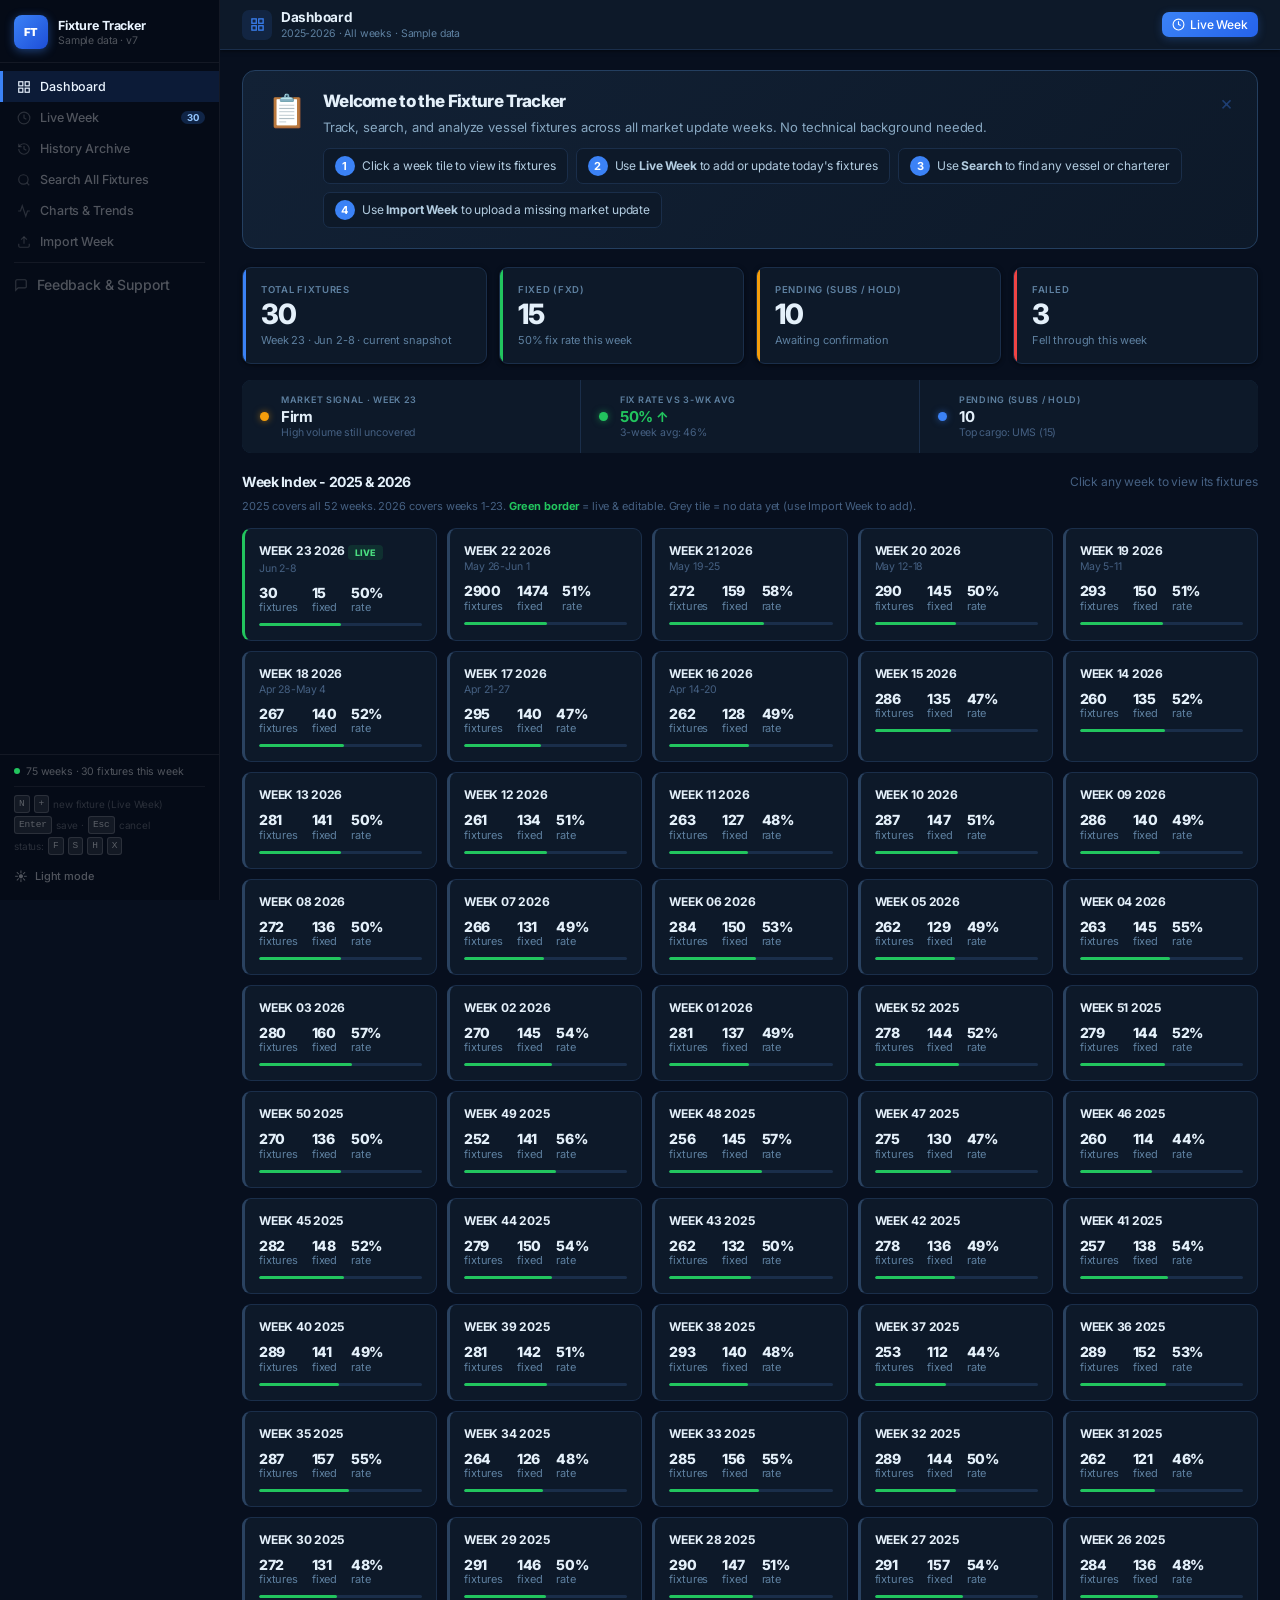
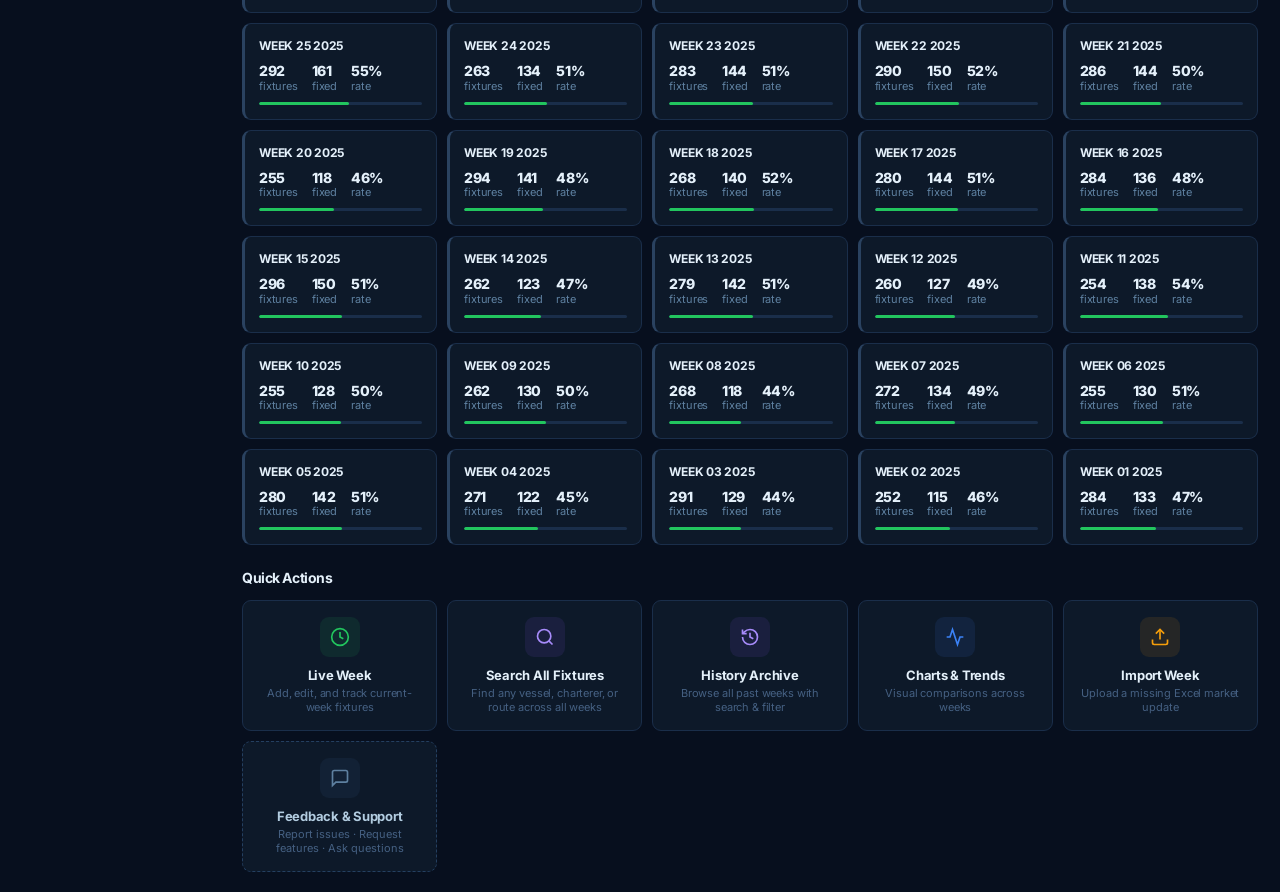
==== commit d84c3c6f: "Remove TNC references, clean punctuation" ====
--- a/index.html
+++ b/index.html
@@ -2,8 +2,8 @@
 <html lang="en">
 <head>
 <meta charset="UTF-8"/><meta name="viewport" content="width=device-width,initial-scale=1.0"/>
-<title>TNC Fixture Tracker — Dashboard</title>
-<script>(function(){var t=localStorage.getItem('tnc_v7_theme')||'dark';document.documentElement.setAttribute('data-theme',t);})();</script>
+<title>Fixture Tracker - Dashboard</title>
+<script>(function(){var t=localStorage.getItem('ftk_v7_theme')||'dark';document.documentElement.setAttribute('data-theme',t);})();</script>
 <link rel="icon" href="data:image/svg+xml,%3Csvg xmlns='http://www.w3.org/2000/svg' viewBox='0 0 32 32'%3E%3Crect width='32' height='32' rx='6' fill='%230d6efd'/%3E%3Ctext x='16' y='22' font-size='18' font-family='sans-serif' fill='white' text-anchor='middle'%3EF%3C/text%3E%3C/svg%3E" />
 <link rel="stylesheet" href="assets/styles.css"/>
 </head>
@@ -33,7 +33,7 @@
   <div class="welcome-banner" id="welcome-banner" style="display:none">
     <div style="font-size:32px;flex-shrink:0">📋</div>
     <div class="wb-content" style="flex:1">
-      <h2>Welcome to the TNC Fixture Tracker</h2>
+      <h2>Welcome to the Fixture Tracker</h2>
       <p>Track, search, and analyze vessel fixtures across all market update weeks. No technical background needed.</p>
       <div class="wb-steps">
         <div class="wb-step"><div class="wb-step-num">1</div><span>Click a week tile to view its fixtures</span></div>
@@ -53,11 +53,11 @@
 
   <!-- Week index -->
   <div class="section-hdr" style="margin-bottom:8px">
-    <h3>Week Index — 2025 &amp; 2026</h3>
+    <h3>Week Index - 2025 &amp; 2026</h3>
     <span style="font-size:12px;color:var(--g400)">Click any week to view its fixtures</span>
   </div>
   <div class="help-text" style="margin-bottom:14px">
-    2025 covers all 52 weeks. 2026 covers weeks 1–23. <strong style="color:var(--green)">Green border</strong> = live &amp; editable. Grey tile = no data yet (use Import Week to add).
+    2025 covers all 52 weeks. 2026 covers weeks 1-23. <strong style="color:var(--green)">Green border</strong> = live &amp; editable. Grey tile = no data yet (use Import Week to add).
   </div>
   <div class="week-grid" id="week-grid" style="margin-bottom:24px"></div>
 
@@ -89,7 +89,7 @@
       <div class="ac-title">Import Week</div>
       <div class="ac-desc">Upload a missing Excel market update</div>
     </a>
-    <button class="action-card" onclick="TNC.openSupportModal()" style="text-align:center;border:1px dashed var(--border-l);cursor:pointer">
+    <button class="action-card" onclick="FTK.openSupportModal()" style="text-align:center;border:1px dashed var(--border-l);cursor:pointer">
       <div class="ac-icon" style="background:var(--surface-2)"><svg viewBox="0 0 24 24" fill="none" stroke="currentColor" stroke-width="2" style="color:var(--g500)"><path d="M21 15a2 2 0 0 1-2 2H7l-4 4V5a2 2 0 0 1 2-2h14a2 2 0 0 1 2 2z"/></svg></div>
       <div class="ac-title" style="color:var(--g700)">Feedback &amp; Support</div>
       <div class="ac-desc">Report issues · Request features · Ask questions</div>
@@ -101,34 +101,34 @@
 </div><!-- /app -->
 <div id="toast-stack" class="toast-stack"></div>
 
-<script>window.TNC_DEPTH = 0;</script>
+<script>window.FTK_DEPTH = 0;</script>
 <script src="assets/hist_data_2025.js"></script>
 <script src="assets/hist_data_2026.js"></script>
 <script src="assets/app.js"></script>
 <script>
 // Week date labels for display
 const WK_DATES = {
-  'WEEK 16 2026':'Apr 14–20','WEEK 17 2026':'Apr 21–27','WEEK 18 2026':'Apr 28–May 4',
-  'WEEK 19 2026':'May 5–11','WEEK 20 2026':'May 12–18','WEEK 21 2026':'May 19–25',
-  'WEEK 22 2026':'May 26–Jun 1','WEEK 23 2026':'Jun 2–8',
+  'WEEK 16 2026':'Apr 14-20','WEEK 17 2026':'Apr 21-27','WEEK 18 2026':'Apr 28-May 4',
+  'WEEK 19 2026':'May 5-11','WEEK 20 2026':'May 12-18','WEEK 21 2026':'May 19-25',
+  'WEEK 22 2026':'May 26-Jun 1','WEEK 23 2026':'Jun 2-8',
 };
 
 function dismissWelcome() {
   document.getElementById('welcome-banner').style.display = 'none';
-  localStorage.setItem('tnc_v7_welcomed', '1');
+  localStorage.setItem('ftk_v7_welcomed', '1');
 }
 
 function init() {
-  TNC.renderSidebar('hub');
-
-  if (!localStorage.getItem('tnc_v7_welcomed')) {
+  FTK.renderSidebar('hub');
+
+  if (!localStorage.getItem('ftk_v7_welcomed')) {
     document.getElementById('welcome-banner').style.display = 'flex';
   }
 
-  const live  = TNC.getLive();
-  const stats = TNC.buildWeekStats();
-
-  // All KPIs scoped to live week — each week is a rollover snapshot,
+  const live  = FTK.getLive();
+  const stats = FTK.buildWeekStats();
+
+  // All KPIs scoped to live week - each week is a rollover snapshot,
   // so live.length is already the cumulative total for this week.
   const liveFxd  = live.filter(f => f.status === 'FXD').length;
   const liveFld  = live.filter(f => ['FLD','FAILED'].includes(f.status)).length;
@@ -137,7 +137,7 @@
 
   // ── KPIs ──
   document.getElementById('kpi-row').innerHTML = [
-    { cls:'blue',  lbl:'Total Fixtures',      val:live.length.toLocaleString(), sub:'Week 23 · Jun 2–8 · current snapshot' },
+    { cls:'blue',  lbl:'Total Fixtures',      val:live.length.toLocaleString(), sub:'Week 23 · Jun 2-8 · current snapshot' },
     { cls:'green', lbl:'Fixed (FXD)',          val:liveFxd.toLocaleString(),     sub:`${liveRate}% fix rate this week` },
     { cls:'amber', lbl:'Pending (SUBS / HOLD)',val:livePend.toLocaleString(),    sub:'Awaiting confirmation' },
     { cls:'red',   lbl:'Failed',               val:liveFld.toLocaleString(),     sub:'Fell through this week' },
@@ -153,7 +153,7 @@
   const liveSubs = live.filter(f => f.status === 'SUBS').length;
   const sig      = livePct >= 80 ? 'Covered' : livePct >= 60 ? 'Active' : 'Firm';
   const sigDot   = livePct >= 80 ? 'green' : livePct >= 60 ? 'blue' : 'amber';
-  const sigDesc  = livePct >= 80 ? 'Market well-covered this week' : livePct >= 60 ? 'Market moving — watch SUBS closely' : 'High volume still uncovered';
+  const sigDesc  = livePct >= 80 ? 'Market well-covered this week' : livePct >= 60 ? 'Market moving - watch SUBS closely' : 'High volume still uncovered';
 
   // Last 3 weeks trend
   const recent = stats.filter(s => s.hasData && !s.isLive).slice(-3);
@@ -209,7 +209,7 @@
           <div class="wt-stat"><strong>${s.fixedPct}%</strong>rate</div>
         </div>
         <div class="wt-bar"><div class="wt-fill green" style="width:${bar}%"></div></div>
-      ` : `<div style="font-size:11px;color:var(--g400);margin-top:8px;font-style:italic">No data — use Import Week</div>`}
+      ` : `<div style="font-size:11px;color:var(--g400);margin-top:8px;font-style:italic">No data - use Import Week</div>`}
     </a>`;
   }).join('');
 }
--- a/assets/styles.css
+++ b/assets/styles.css
@@ -1,9 +1,9 @@
-/* ══ TNC Fixture Tracker v7 — Bloomberg Modern Design System ══ */
+/* ══ FTK Fixture Tracker v7 - Bloomberg Modern Design System ══ */
 @import url('https://fonts.googleapis.com/css2?family=Inter:ital,wght@0,400;0,500;0,600;0,700;0,800;0,900;1,400&display=swap');
 
 /* ── Theme Variables ─────────────────────────────────────────── */
 :root {
-  /* Brand — constant across themes */
+  /* Brand - constant across themes */
   --blue:    #3b82f6;
   --blue-h:  #2563eb;
   --blue-l:  #60a5fa;
@@ -16,7 +16,7 @@
   --red-l:   #f87171;
   --purple:  #a78bfa;
 
-  /* Sidebar — ALWAYS dark (never changes with theme) */
+  /* Sidebar - ALWAYS dark (never changes with theme) */
   --sb-bg:      #050b17;
   --sb-hover:   rgba(255,255,255,.04);
   --sb-active:  rgba(59,130,246,.14);
@@ -25,7 +25,7 @@
   --sb-mid:     rgba(255,255,255,.68);
   --sb-bright:  #eaf4ff;
 
-  /* Table/quick-bar headers — always dark (Bloomberg style) */
+  /* Table/quick-bar headers - always dark (Bloomberg style) */
   --th-bg: #040b18;
   --qb-bg: #060d1c;
 
@@ -317,7 +317,7 @@
 .b-wk   { background:rgba(59,130,246,.1);   color:var(--blue-l) }
 .b-live { background:rgba(34,197,94,.13);   color:var(--green-l); font-weight:800 }
 .b-imported { background:rgba(245,158,11,.1); color:var(--amber-l) }
-.b-tnc  { background:rgba(34,197,94,.1);   color:var(--green-l); border:1px solid rgba(34,197,94,.18) }
+.b-ftk  { background:rgba(34,197,94,.1);   color:var(--green-l); border:1px solid rgba(34,197,94,.18) }
 
 /* Light-mode badge text corrections */
 [data-theme="light"] .b-fxd  { color:#166534; background:rgba(34,197,94,.1) }
@@ -330,7 +330,7 @@
 [data-theme="light"] .b-nap  { color:#9d174d }
 [data-theme="light"] .b-jet  { color:#5b21b6 }
 [data-theme="light"] .b-live { color:#166534 }
-[data-theme="light"] .b-tnc  { color:#166534 }
+[data-theme="light"] .b-ftk  { color:#166534 }
 
 /* ── Forms ───────────────────────────────────────────────────── */
 .fg { display:flex; flex-direction:column; gap:4px }
